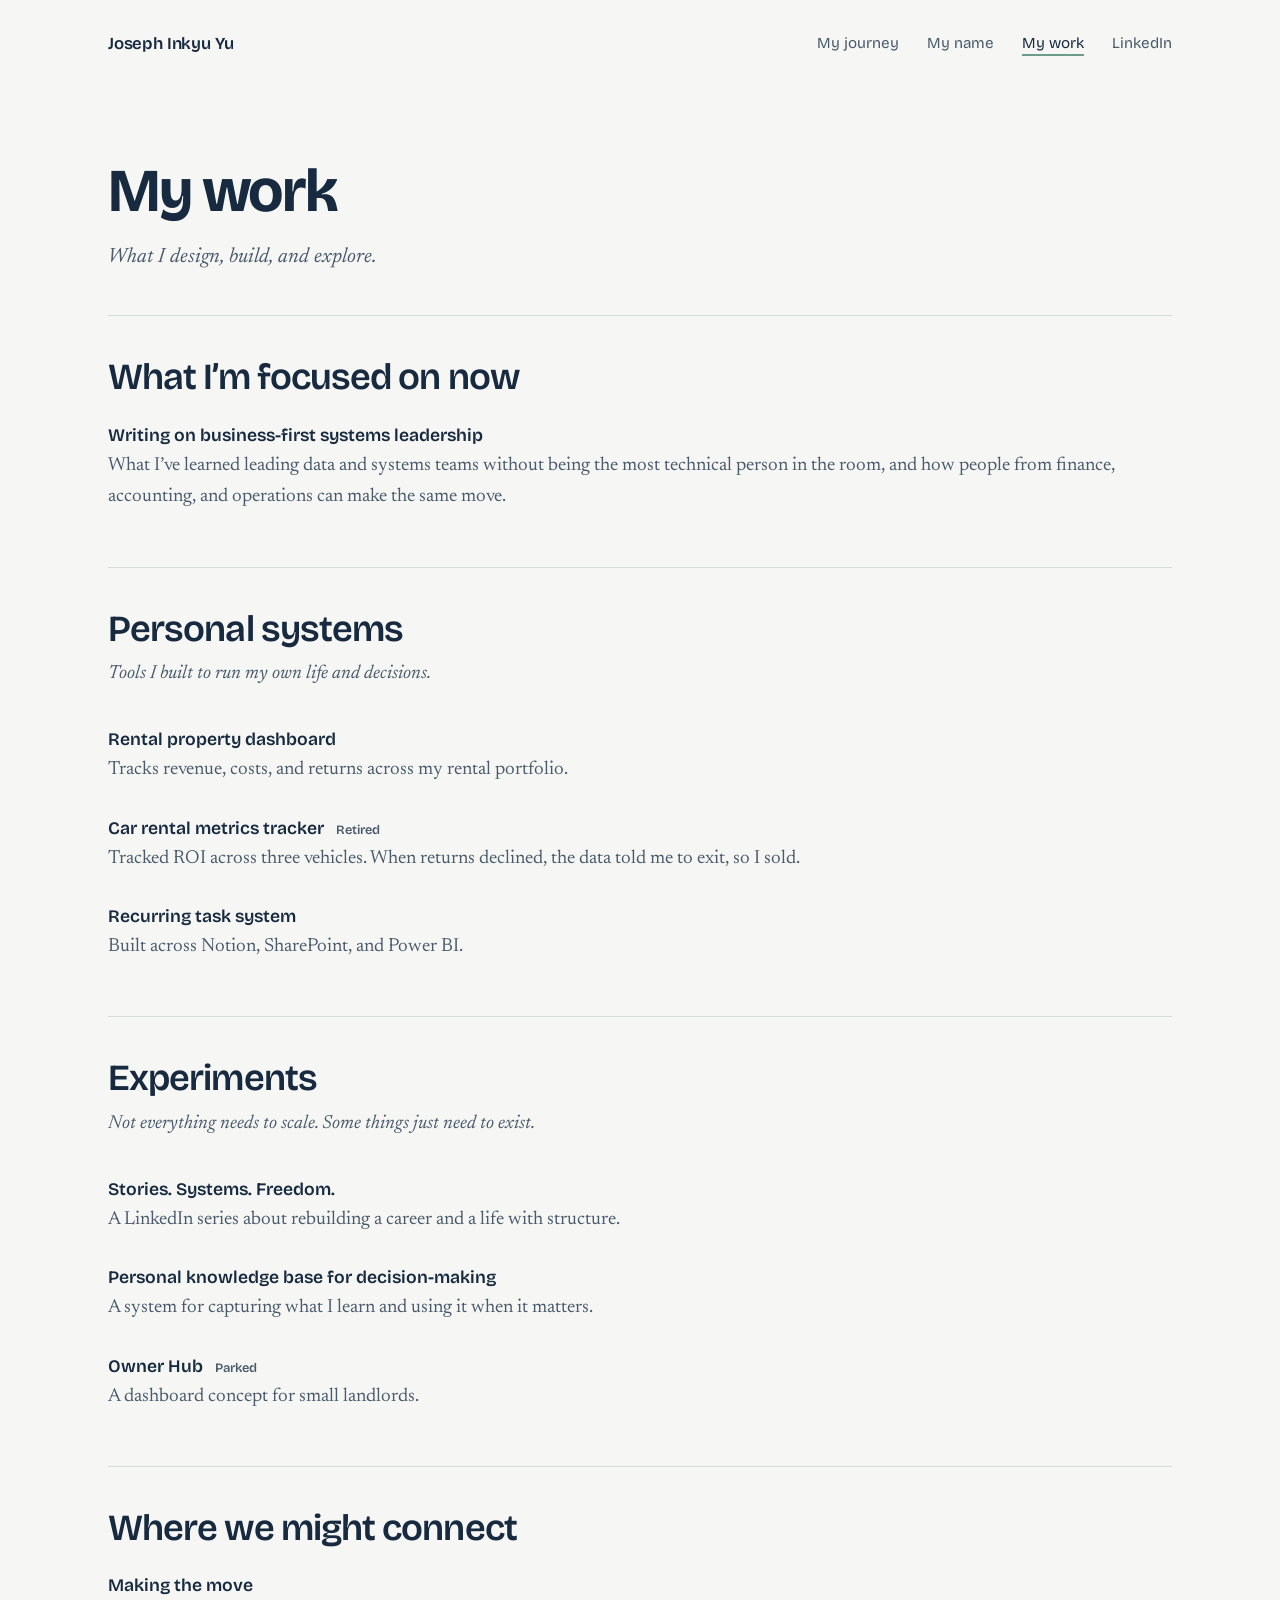
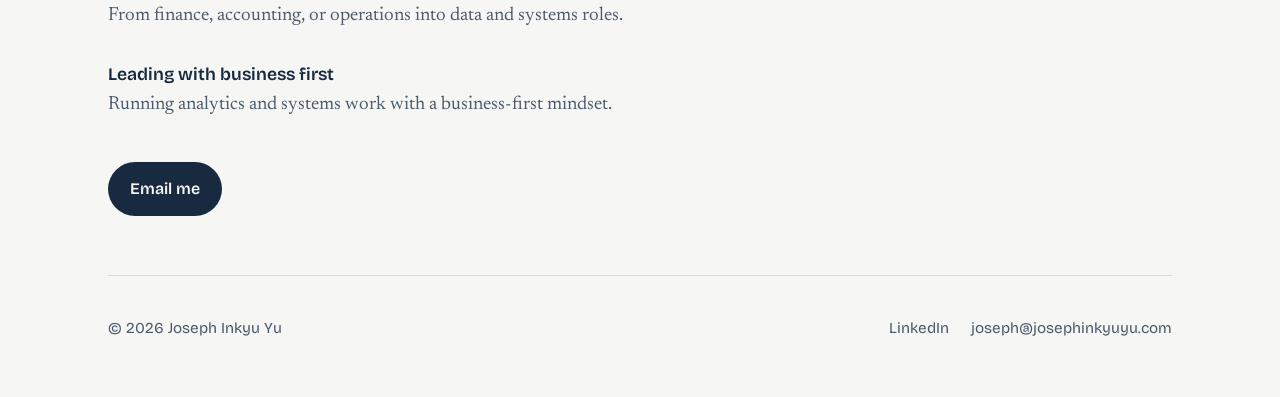
==== my-work/index.html @ 43febdc6 "Launch new personal site" ====
<!DOCTYPE html>
<html lang="en">
<head>
<meta charset="utf-8">
<meta name="viewport" content="width=device-width, initial-scale=1">
<title>My work | Joseph Inkyu Yu</title>
<meta name="description" content="What Joseph Inkyu Yu designs, builds, and explores.">
<link rel="preconnect" href="https://fonts.googleapis.com">
<link rel="preconnect" href="https://fonts.gstatic.com" crossorigin>
<link href="https://fonts.googleapis.com/css2?family=Bricolage+Grotesque:opsz,wght@12..96,400;12..96,600;12..96,700&family=Newsreader:ital,opsz,wght@0,6..72,400;0,6..72,500;1,6..72,400&display=swap" rel="stylesheet">
<link rel="stylesheet" href="/styles.css">
</head>
<body>
<div class="wrap">
  <header class="site">
    <a class="name" href="/">Joseph Inkyu Yu</a>
    <nav aria-label="Main"><ul><li><a href="/my-journey">My journey</a></li><li><a href="/the-story-behind-my-name">My name</a></li><li><a href="/my-work" aria-current="page">My work</a></li><li><a href="https://linkedin.com/in/josephinkyuyu">LinkedIn</a></li></ul></nav>
  </header>
  <main>
    <div class="page-head">
      <h1>My work</h1>
      <p class="lede">What I design, build, and explore.</p>
    </div>
    <div class="work-group">
      <h2>What I’m focused on now</h2>
      <ul class="work-list">
        <li><strong>Writing on business-first systems leadership</strong><span>What I’ve learned leading data and systems teams without being the most technical person in the room, and how people from finance, accounting, and operations can make the same move.</span></li>
      </ul>
    </div>
    <div class="work-group">
      <h2>Personal systems</h2>
      <p class="note">Tools I built to run my own life and decisions.</p>
      <ul class="work-list">
        <li><strong>Rental property dashboard</strong><span>Tracks revenue, costs, and returns across my rental portfolio.</span></li>
        <li><strong>Car rental metrics tracker <span class="tag">Retired</span></strong><span>Tracked ROI across three vehicles. When returns declined, the data told me to exit, so I sold.</span></li>
        <li><strong>Recurring task system</strong><span>Built across Notion, SharePoint, and Power BI.</span></li>
      </ul>
    </div>
    <div class="work-group">
      <h2>Experiments</h2>
      <p class="note">Not everything needs to scale. Some things just need to exist.</p>
      <ul class="work-list">
        <li><strong>Stories. Systems. Freedom.</strong><span>A LinkedIn series about rebuilding a career and a life with structure.</span></li>
        <li><strong>Personal knowledge base for decision-making</strong><span>A system for capturing what I learn and using it when it matters.</span></li>
        <li><strong>Owner Hub <span class="tag">Parked</span></strong><span>A dashboard concept for small landlords.</span></li>
      </ul>
    </div>
    <div class="work-group">
      <h2>Where we might connect</h2>
      <ul class="work-list">
        <li><strong>Making the move</strong><span>From finance, accounting, or operations into data and systems roles.</span></li>
        <li><strong>Leading with business first</strong><span>Running analytics and systems work with a business-first mindset.</span></li>
      </ul>
      <p style="margin-top:28px"><a class="btn btn-primary" href="mailto:joseph@josephinkyuyu.com?subject=MOVE">Email me</a></p>
    </div>
  </main>
  <footer>
    <span>© 2026 Joseph Inkyu Yu</span>
    <ul>
      <li><a href="https://linkedin.com/in/josephinkyuyu">LinkedIn</a></li>
      <li><a href="mailto:joseph@josephinkyuyu.com">joseph@josephinkyuyu.com</a></li>
    </ul>
  </footer>
</div>
</body>
</html>
---- styles.css ----
:root {
    --porcelain: #F6F7F5;
    --ink: #172A3F;
    --ink-soft: #4A5A6B;
    --celadon: #6E9C8C;
    --celadon-deep: #3F6F60;
    --line: #D5DDD9;
    --surface: #FFFFFF;
    color-scheme: light;
    --display: "Bricolage Grotesque", "Helvetica Neue", Arial, sans-serif;
    --body: "Newsreader", Georgia, "Times New Roman", serif;
  }
  @media (prefers-color-scheme: dark) {
    :root {
      --porcelain: #101B27;
      --ink: #E8EEEB;
      --ink-soft: #A8B6B0;
      --celadon: #8DBBAA;
      --celadon-deep: #A9D2C3;
      --line: #263646;
      --surface: #16232F;
      color-scheme: dark;
    }
  }
  * { box-sizing: border-box; }
  html { scroll-behavior: smooth; }
  body {
    margin: 0;
    background: var(--porcelain);
    color: var(--ink);
    font-family: var(--body);
    font-size: 1.1875rem;
    line-height: 1.65;
    -webkit-font-smoothing: antialiased;
  }
  a { color: inherit; }
  a:focus-visible, button:focus-visible { outline: 3px solid var(--celadon); outline-offset: 3px; border-radius: 2px; }
  .wrap { max-width: 1120px; margin: 0 auto; padding: 0 28px; }
  .measure { max-width: 34em; }

  /* Nav */
  header.site {
    display: flex; align-items: center; justify-content: space-between;
    padding: 28px 0; gap: 24px; flex-wrap: wrap;
  }
  .name { font-family: var(--display); font-weight: 600; font-size: 1.05rem; text-decoration: none; letter-spacing: -0.01em; }
  nav ul { list-style: none; display: flex; gap: 28px; margin: 0; padding: 0; flex-wrap: wrap; }
  nav a { font-family: var(--display); font-size: 0.95rem; text-decoration: none; color: var(--ink-soft); }
  nav a:hover { color: var(--ink); }

  /* Hero */
  .hero {
    display: grid; grid-template-columns: 1.25fr 1fr; gap: 56px; align-items: center;
    padding: 72px 0 96px;
  }
  .hero h1 {
    font-family: var(--display); font-weight: 700;
    font-size: clamp(2.4rem, 5.2vw, 4.2rem);
    line-height: 1.04; letter-spacing: -0.035em; margin: 0 0 28px;
  }
  .hero p { color: var(--ink-soft); margin: 0 0 36px; font-size: 1.3rem; line-height: 1.5; }
  .actions { display: flex; gap: 14px; flex-wrap: wrap; }
  .btn {
    font-family: var(--display); font-weight: 600; font-size: 1rem;
    padding: 14px 22px; border-radius: 999px; text-decoration: none; display: inline-block;
  }
  .btn-primary { background: var(--ink); color: var(--porcelain); }
  .btn-primary:hover { background: var(--celadon-deep); }
  .btn-quiet { border: 1.5px solid var(--line); }
  .btn-quiet:hover { border-color: var(--ink); }

  /* System diagram: the one memorable element */
  .system svg { width: 100%; height: auto; display: block; }
  .system .node { fill: var(--surface); stroke: var(--line); stroke-width: 1.5; }
  .system .node-end { fill: var(--celadon); stroke: none; }
  .system text { font-family: var(--display); font-size: 17px; fill: var(--ink); }
  .system .node-end-text { fill: #fff; font-weight: 600; }
  .system .sub { font-family: var(--body); font-size: 14px; fill: var(--ink-soft); font-style: italic; }
  .system .flow { fill: none; stroke: var(--celadon); stroke-width: 2; stroke-dasharray: 260; stroke-dashoffset: 260; animation: draw 1.1s ease-out forwards; }
  .system .flow.f2 { animation-delay: 0.9s; }
  .system .late { opacity: 0; animation: appear 0.6s ease-out forwards; }
  .system .late.l1 { animation-delay: 0.7s; }
  .system .late.l2 { animation-delay: 1.6s; }
  @keyframes draw { to { stroke-dashoffset: 0; } }
  @keyframes appear { to { opacity: 1; } }
  @media (prefers-reduced-motion: reduce) {
    .system .flow { animation: none; stroke-dashoffset: 0; }
    .system .late { animation: none; opacity: 1; }
  }

  /* Sections */
  section { padding: 88px 0; border-top: 1px solid var(--line); }
  h2 {
    font-family: var(--display); font-weight: 600; font-size: clamp(1.7rem, 3vw, 2.3rem);
    letter-spacing: -0.025em; line-height: 1.15; margin: 0 0 28px;
  }
  .two { display: grid; grid-template-columns: 1fr 1.4fr; gap: 56px; }
  .two p { margin: 0 0 18px; }

  /* Path: a real sequence, so it gets an order */
  .path { list-style: none; margin: 8px 0 0; padding: 0; display: grid; grid-template-columns: repeat(3, 1fr); gap: 0; }
  .path li { padding: 26px 26px 0 0; border-top: 2px solid var(--ink); position: relative; }
  .path li::before {
    content: ""; position: absolute; top: -7px; left: 0; width: 12px; height: 12px;
    border-radius: 50%; background: var(--porcelain); border: 2px solid var(--ink);
  }
  .path li:last-child::before { background: var(--celadon); border-color: var(--celadon); }
  .path .when { font-family: var(--display); font-weight: 600; font-size: 1.05rem; display: block; margin-bottom: 6px; }
  .path .what { color: var(--ink-soft); }

  .topics { list-style: none; margin: 0; padding: 0; }
  .topics li { padding: 22px 0; border-bottom: 1px solid var(--line); font-size: 1.3rem; line-height: 1.4; }
  .topics li:first-child { padding-top: 0; }

  .for-you blockquote {
    margin: 0; font-family: var(--display); font-weight: 400;
    font-size: clamp(1.5rem, 2.8vw, 2.1rem); line-height: 1.3; letter-spacing: -0.02em; max-width: 26em;
  }
  .for-you p { color: var(--ink-soft); margin-top: 24px; }

  .start { background: var(--ink); color: var(--porcelain); border-top: none; }
  .start h2 { color: var(--porcelain); }
  .start p { color: color-mix(in srgb, var(--porcelain) 75%, transparent); margin: 0 0 32px; }
  .start .btn-primary { background: var(--celadon); color: #fff; }
  .start .btn-primary:hover { background: var(--celadon-deep); color: var(--ink); }
  .start .btn-quiet { border-color: color-mix(in srgb, var(--porcelain) 35%, transparent); color: var(--porcelain); }
  .start .btn-quiet:hover { border-color: var(--porcelain); }

  .belief { text-align: left; }
  .belief .big {
    font-family: var(--display); font-weight: 700; letter-spacing: -0.04em; line-height: 1;
    font-size: clamp(2.6rem, 7vw, 5.6rem); margin: 0 0 24px;
  }
  .belief p { color: var(--ink-soft); }

  footer { padding: 40px 0 56px; border-top: 1px solid var(--line); font-family: var(--display); font-size: 0.95rem; color: var(--ink-soft); display: flex; justify-content: space-between; gap: 20px; flex-wrap: wrap; }
  footer a { text-decoration: none; }
  footer a:hover { color: var(--ink); }
  footer ul { list-style: none; display: flex; gap: 22px; margin: 0; padding: 0; flex-wrap: wrap; }

  @media (max-width: 820px) {
    .hero { grid-template-columns: 1fr; padding: 40px 0 64px; gap: 40px; }
    .two { grid-template-columns: 1fr; gap: 8px; }
    .path { grid-template-columns: 1fr; gap: 28px; }
    .path li { padding-right: 0; }
    section { padding: 64px 0; }
    nav ul { gap: 18px; }
  }

/* Story pages */
.page-head { padding: 72px 0 40px; }
.page-head h1 {
  font-family: var(--display); font-weight: 700; letter-spacing: -0.035em; line-height: 1.05;
  font-size: clamp(2.4rem, 5vw, 3.8rem); margin: 0 0 18px; max-width: 16em;
}
.page-head .lede { color: var(--ink-soft); font-size: 1.3rem; font-style: italic; margin: 0; }
.prose { max-width: 34em; padding-bottom: 88px; }
.prose p { margin: 0 0 1.15em; }
.prose h2 { margin-top: 64px; }
.prose .pull {
  font-family: var(--display); font-weight: 600; font-size: clamp(1.45rem, 2.6vw, 1.9rem);
  line-height: 1.3; letter-spacing: -0.02em; margin: 48px 0; padding-left: 22px;
  border-left: 3px solid var(--celadon);
}
.prose ul { padding-left: 1.1em; margin: 0 0 1.4em; }
.prose li { margin-bottom: 0.5em; }
.work-group { padding: 40px 0; border-top: 1px solid var(--line); }
.work-group h2 { margin: 0 0 8px; }
.work-group .note { color: var(--ink-soft); font-style: italic; margin: 0 0 22px; }
.work-list { list-style: none; padding: 0; margin: 0; }
.work-list li { padding: 14px 0; }
.work-list strong { font-family: var(--display); font-weight: 600; display: block; font-size: 1.1rem; }
.work-list span { color: var(--ink-soft); }
.tag { font-family: var(--display); font-size: 0.8rem; font-weight: 600; color: var(--celadon-deep); margin-left: 8px; }
.next { padding: 48px 0 88px; border-top: 1px solid var(--line); }
.next a { font-family: var(--display); font-weight: 600; font-size: 1.3rem; text-decoration: none; border-bottom: 2px solid var(--celadon); }
nav a[aria-current="page"] { color: var(--ink); text-decoration: underline; text-decoration-color: var(--celadon); text-underline-offset: 6px; text-decoration-thickness: 2px; }
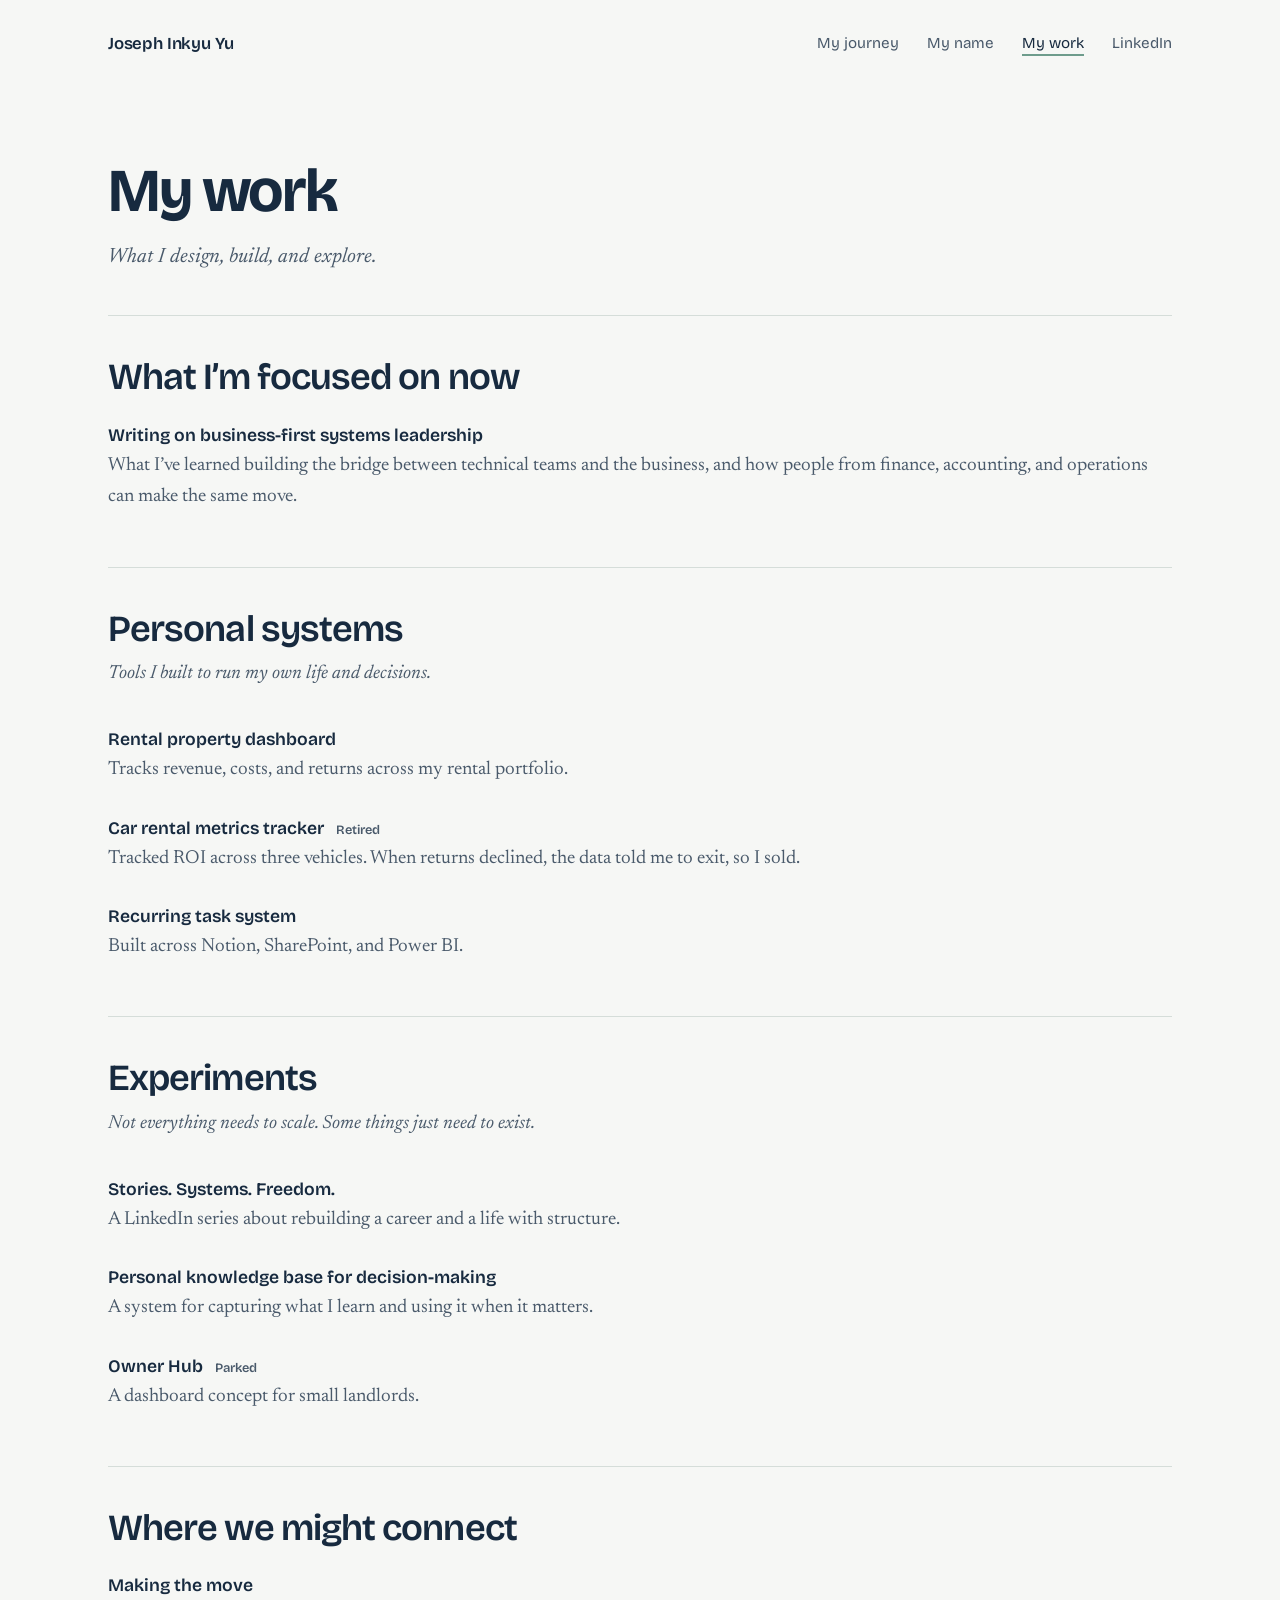
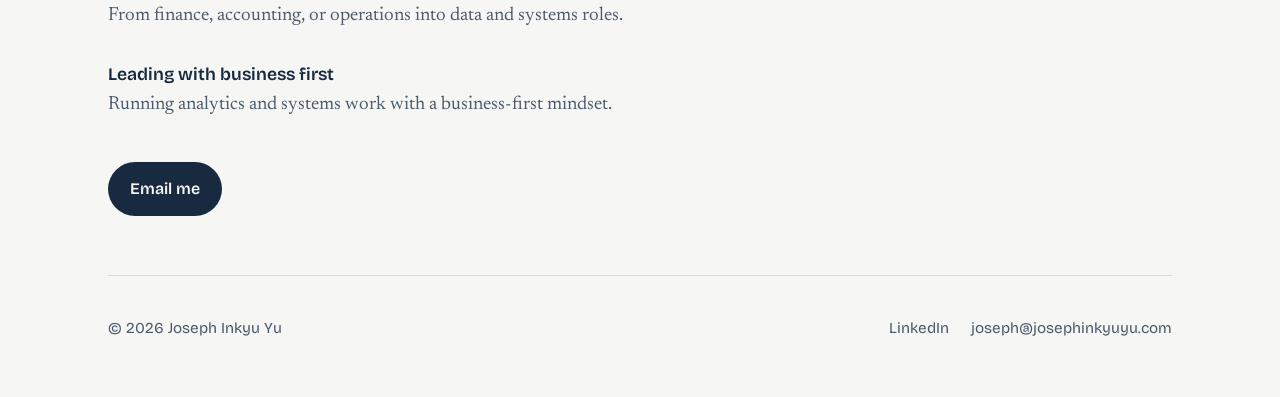
==== commit cd2b86d5: "Update index.html" ====
--- a/my-work/index.html
+++ b/my-work/index.html
@@ -24,7 +24,7 @@
     <div class="work-group">
       <h2>What I’m focused on now</h2>
       <ul class="work-list">
-        <li><strong>Writing on business-first systems leadership</strong><span>What I’ve learned leading data and systems teams without being the most technical person in the room, and how people from finance, accounting, and operations can make the same move.</span></li>
+        <li><strong>Writing on business-first systems leadership</strong><span>What I’ve learned building the bridge between technical teams and the business, and how people from finance, accounting, and operations can make the same move.</span></li>
       </ul>
     </div>
     <div class="work-group">
